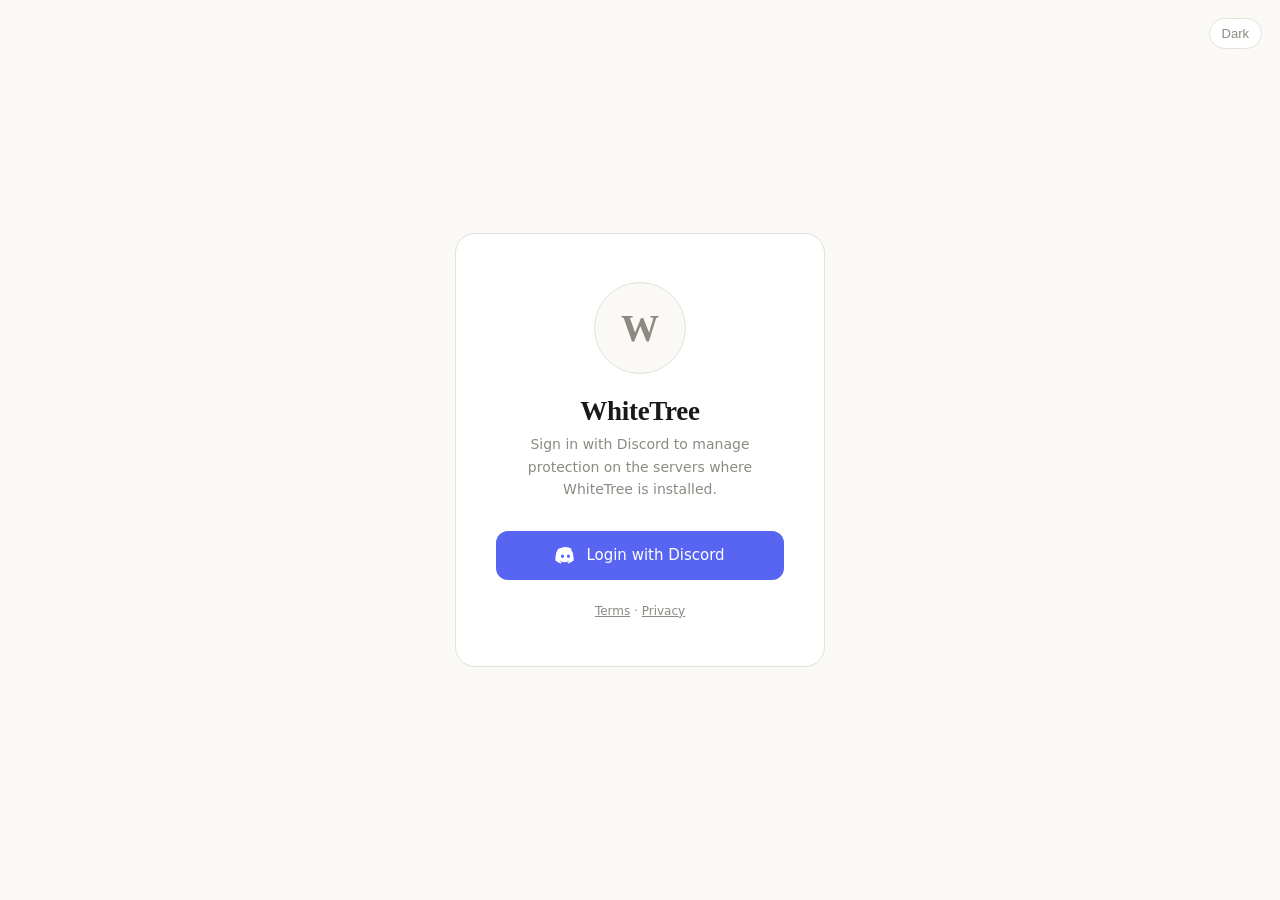
==== index.html @ b0c12e81 "Add files via upload" ====
<!DOCTYPE html>
<html lang="en">
<head>
<meta charset="UTF-8">
<meta name="viewport" content="width=device-width, initial-scale=1.0">
<title>WhiteTree — Sign in</title>
<style>
  :root{--ink:#191917;--faint:#8b8a83;--line:#e3e1da;--paper:#faf9f6;--card:#fff;
    --serif:ui-serif,Georgia,serif;--sans:ui-sans-serif,system-ui,sans-serif;}
  body.dark{--ink:#f3f2ee;--faint:#7c7b74;--line:#34332f;--paper:#0d0d0c;--card:#151513;}
  *{box-sizing:border-box;}
  body{margin:0;font-family:var(--sans);background:var(--paper);color:var(--ink);
    min-height:100vh;display:flex;align-items:center;justify-content:center;transition:background .2s,color .2s;}
  .card{background:var(--card);border:1px solid var(--line);border-radius:20px;
    padding:48px 40px;width:370px;text-align:center;}
  .logo{width:92px;height:92px;border-radius:50%;object-fit:cover;border:1px solid var(--line);
    margin:0 auto 22px;display:flex;align-items:center;justify-content:center;background:var(--paper);
    font-family:var(--serif);font-size:38px;font-weight:600;color:var(--faint);overflow:hidden;}
  .logo img{width:100%;height:100%;object-fit:cover;}
  h1{font-family:var(--serif);font-size:27px;font-weight:600;margin:0 0 6px;letter-spacing:-.01em;}
  p{color:var(--faint);font-size:14px;margin:0 0 30px;line-height:1.6;}
  .btn{display:flex;align-items:center;justify-content:center;gap:10px;width:100%;
    background:#5865F2;color:#fff;border:0;border-radius:12px;padding:14px;
    font-size:15px;font-weight:500;cursor:pointer;text-decoration:none;}
  .btn:hover{filter:brightness(1.05);}
  .btn svg{width:21px;height:21px;fill:currentColor;}
  .theme{position:fixed;top:18px;right:18px;font-size:13px;color:var(--faint);
    background:var(--card);border:1px solid var(--line);padding:7px 12px;border-radius:999px;cursor:pointer;}
  .foot{margin-top:24px;font-size:12px;color:var(--faint);}
  .foot a{color:var(--faint);}
</style>
</head>
<body>
<button class="theme" onclick="document.body.classList.toggle('dark');this.textContent=document.body.classList.contains('dark')?'Light':'Dark';">Dark</button>
<div class="card">
  <div class="logo"><img src="bot.png" alt="WhiteTree" onerror="this.replaceWith(document.createTextNode('W'))"></div>
  <h1>WhiteTree</h1>
  <p>Sign in with Discord to manage protection on the servers where WhiteTree is installed.</p>
  <a class="btn" id="loginBtn" href="https://YOUR-PANEL-DOMAIN/login">
    <svg viewBox="0 0 24 24"><path d="M20 4.4A19 19 0 0 0 15.3 3l-.2.5a14 14 0 0 1 4.2 1.3 12.7 12.7 0 0 0-15 0A14 14 0 0 1 8.6 3.5L8.4 3A19 19 0 0 0 3.7 4.4 19.7 19.7 0 0 0 .5 17.6 14 14 0 0 0 6.7 21l.9-1.3a9 9 0 0 1-2-1l.5-.4a9.4 9.4 0 0 0 9.6 0l.5.4a9 9 0 0 1-2 1L15 21a14 14 0 0 0 6.2-3.4 19.7 19.7 0 0 0-3.2-13.2zM8.6 14.9c-.9 0-1.7-.9-1.7-2s.7-2 1.7-2 1.7.9 1.7 2-.8 2-1.7 2zm6.8 0c-.9 0-1.7-.9-1.7-2s.7-2 1.7-2 1.7.9 1.7 2-.8 2-1.7 2z"/></svg>
    Login with Discord
  </a>
  <div class="foot"><a href="terms.html">Terms</a> · <a href="privacy.html">Privacy</a></div>
</div>
</body>
</html>
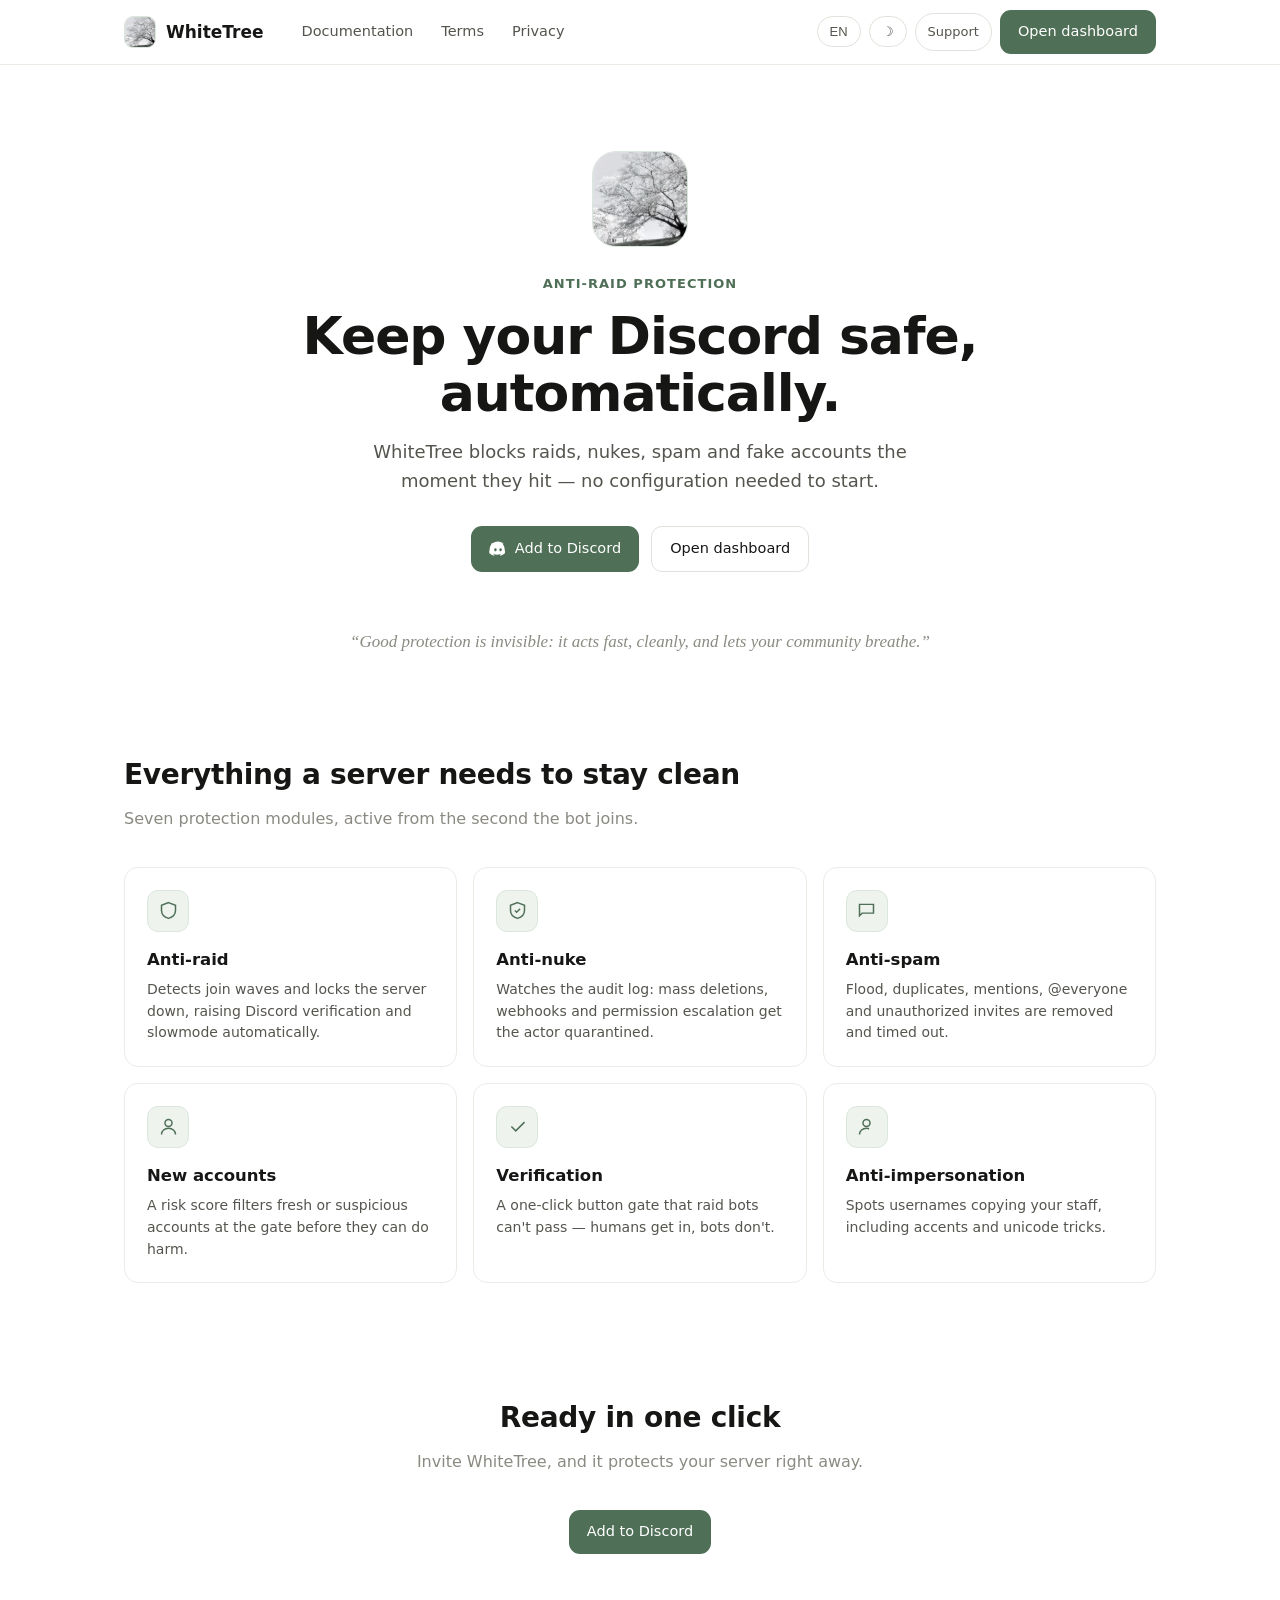
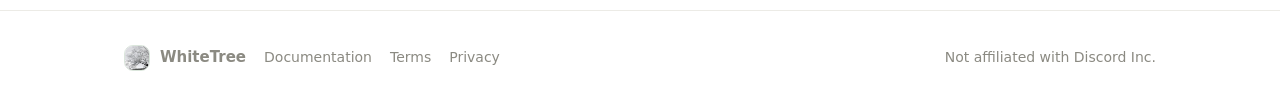
==== commit 5830026d: "Add files via upload" ====
--- a/index.html
+++ b/index.html
@@ -3,44 +3,75 @@
 <head>
 <meta charset="UTF-8">
 <meta name="viewport" content="width=device-width, initial-scale=1.0">
-<title>WhiteTree — Sign in</title>
-<style>
-  :root{--ink:#191917;--faint:#8b8a83;--line:#e3e1da;--paper:#faf9f6;--card:#fff;
-    --serif:ui-serif,Georgia,serif;--sans:ui-sans-serif,system-ui,sans-serif;}
-  body.dark{--ink:#f3f2ee;--faint:#7c7b74;--line:#34332f;--paper:#0d0d0c;--card:#151513;}
-  *{box-sizing:border-box;}
-  body{margin:0;font-family:var(--sans);background:var(--paper);color:var(--ink);
-    min-height:100vh;display:flex;align-items:center;justify-content:center;transition:background .2s,color .2s;}
-  .card{background:var(--card);border:1px solid var(--line);border-radius:20px;
-    padding:48px 40px;width:370px;text-align:center;}
-  .logo{width:92px;height:92px;border-radius:50%;object-fit:cover;border:1px solid var(--line);
-    margin:0 auto 22px;display:flex;align-items:center;justify-content:center;background:var(--paper);
-    font-family:var(--serif);font-size:38px;font-weight:600;color:var(--faint);overflow:hidden;}
-  .logo img{width:100%;height:100%;object-fit:cover;}
-  h1{font-family:var(--serif);font-size:27px;font-weight:600;margin:0 0 6px;letter-spacing:-.01em;}
-  p{color:var(--faint);font-size:14px;margin:0 0 30px;line-height:1.6;}
-  .btn{display:flex;align-items:center;justify-content:center;gap:10px;width:100%;
-    background:#5865F2;color:#fff;border:0;border-radius:12px;padding:14px;
-    font-size:15px;font-weight:500;cursor:pointer;text-decoration:none;}
-  .btn:hover{filter:brightness(1.05);}
-  .btn svg{width:21px;height:21px;fill:currentColor;}
-  .theme{position:fixed;top:18px;right:18px;font-size:13px;color:var(--faint);
-    background:var(--card);border:1px solid var(--line);padding:7px 12px;border-radius:999px;cursor:pointer;}
-  .foot{margin-top:24px;font-size:12px;color:var(--faint);}
-  .foot a{color:var(--faint);}
-</style>
+<title>WhiteTree — Discord protection</title>
+<link rel="stylesheet" href="site.css">
 </head>
 <body>
-<button class="theme" onclick="document.body.classList.toggle('dark');this.textContent=document.body.classList.contains('dark')?'Light':'Dark';">Dark</button>
-<div class="card">
-  <div class="logo"><img src="bot.png" alt="WhiteTree" onerror="this.replaceWith(document.createTextNode('W'))"></div>
-  <h1>WhiteTree</h1>
-  <p>Sign in with Discord to manage protection on the servers where WhiteTree is installed.</p>
-  <a class="btn" id="loginBtn" href="https://YOUR-PANEL-DOMAIN/login">
-    <svg viewBox="0 0 24 24"><path d="M20 4.4A19 19 0 0 0 15.3 3l-.2.5a14 14 0 0 1 4.2 1.3 12.7 12.7 0 0 0-15 0A14 14 0 0 1 8.6 3.5L8.4 3A19 19 0 0 0 3.7 4.4 19.7 19.7 0 0 0 .5 17.6 14 14 0 0 0 6.7 21l.9-1.3a9 9 0 0 1-2-1l.5-.4a9.4 9.4 0 0 0 9.6 0l.5.4a9 9 0 0 1-2 1L15 21a14 14 0 0 0 6.2-3.4 19.7 19.7 0 0 0-3.2-13.2zM8.6 14.9c-.9 0-1.7-.9-1.7-2s.7-2 1.7-2 1.7.9 1.7 2-.8 2-1.7 2zm6.8 0c-.9 0-1.7-.9-1.7-2s.7-2 1.7-2 1.7.9 1.7 2-.8 2-1.7 2z"/></svg>
-    Login with Discord
+<nav class="nav"><div class="container nav-in">
+  <a class="brand" href="index.html">
+    <span class="logo"><img src="bot.png" alt="" onerror="this.replaceWith(document.createTextNode('W'))"></span>
+    WhiteTree
   </a>
-  <div class="foot"><a href="terms.html">Terms</a> · <a href="privacy.html">Privacy</a></div>
-</div>
+  <div class="nav-links">
+    <a href="documentation.html" data-i18n="nav.docs">Documentation</a>
+    <a href="terms.html" data-i18n="nav.terms">Terms</a>
+    <a href="privacy.html" data-i18n="nav.privacy">Privacy</a>
+  </div>
+  <div class="nav-right">
+    <button class="pill langpill" onclick="toggleLang()">EN</button>
+    <button class="pill themepill" onclick="toggleTheme()">☽</button>
+    <a class="pill" data-support href="#" data-i18n="nav.support">Support</a>
+    <a class="btn" data-login href="#" data-i18n="cta.login">Open dashboard</a>
+  </div>
+</div></nav>
+
+<header class="hero"><div class="container">
+  <div class="logo-xl"><img src="bot.png" alt="WhiteTree" onerror="this.replaceWith(document.createTextNode('W'))"></div>
+  <div class="eyebrow" data-i18n="hero.eyebrow">Anti-raid protection</div>
+  <h1 data-i18n="hero.title">Keep your Discord safe, automatically.</h1>
+  <p class="lead" data-i18n="hero.lead">WhiteTree blocks raids, nukes, spam and fake accounts the moment they hit — no configuration needed to start.</p>
+  <div class="cta">
+    <a class="btn" data-invite href="#">
+      <svg viewBox="0 0 24 24"><path d="M20 4.4A19 19 0 0 0 15.3 3l-.2.5a14 14 0 0 1 4.2 1.3 12.7 12.7 0 0 0-15 0A14 14 0 0 1 8.6 3.5L8.4 3A19 19 0 0 0 3.7 4.4 19.7 19.7 0 0 0 .5 17.6 14 14 0 0 0 6.7 21l.9-1.3a9 9 0 0 1-2-1l.5-.4a9.4 9.4 0 0 0 9.6 0l.5.4a9 9 0 0 1-2 1L15 21a14 14 0 0 0 6.2-3.4 19.7 19.7 0 0 0-3.2-13.2zM8.6 14.9c-.9 0-1.7-.9-1.7-2s.7-2 1.7-2 1.7.9 1.7 2-.8 2-1.7 2zm6.8 0c-.9 0-1.7-.9-1.7-2s.7-2 1.7-2 1.7.9 1.7 2-.8 2-1.7 2z"/></svg>
+      <span data-i18n="cta.invite">Add to Discord</span>
+    </a>
+    <a class="btn ghost" data-login href="#" data-i18n="cta.login">Open dashboard</a>
+  </div>
+  <p class="quote" data-i18n="hero.quote">“Good protection is invisible: it acts fast, cleanly, and lets your community breathe.”</p>
+</div></header>
+
+<section class="section"><div class="container">
+  <h2 data-i18n="feat.title">Everything a server needs to stay clean</h2>
+  <p class="sub" data-i18n="feat.sub">Seven protection modules, active from the second the bot joins.</p>
+  <div class="grid">
+    <div class="feat"><div class="ic"><svg viewBox="0 0 24 24"><path d="M12 3l8 3v6c0 4.5-3 7.5-8 9-5-1.5-8-4.5-8-9V6z"/></svg></div>
+      <h3 data-i18n="f1.t">Anti-raid</h3><p data-i18n="f1.d"></p></div>
+    <div class="feat"><div class="ic"><svg viewBox="0 0 24 24"><path d="M12 3l8 3v6c0 4.5-3 7.5-8 9-5-1.5-8-4.5-8-9V6z M9 12l2 2 4-4"/></svg></div>
+      <h3 data-i18n="f2.t">Anti-nuke</h3><p data-i18n="f2.d"></p></div>
+    <div class="feat"><div class="ic"><svg viewBox="0 0 24 24"><path d="M4 5h16v10H7l-3 3z"/></svg></div>
+      <h3 data-i18n="f3.t">Anti-spam</h3><p data-i18n="f3.d"></p></div>
+    <div class="feat"><div class="ic"><svg viewBox="0 0 24 24"><circle cx="12" cy="8" r="4"/><path d="M4 21c0-4 3.5-7 8-7s8 3 8 7"/></svg></div>
+      <h3 data-i18n="f4.t">New accounts</h3><p data-i18n="f4.d"></p></div>
+    <div class="feat"><div class="ic"><svg viewBox="0 0 24 24"><path d="M5 12l5 5L20 7"/></svg></div>
+      <h3 data-i18n="f5.t">Verification</h3><p data-i18n="f5.d"></p></div>
+    <div class="feat"><div class="ic"><svg viewBox="0 0 24 24"><circle cx="12" cy="8" r="4"/><path d="M4 21c0-4 3.5-7 8-7 1 0 2 .2 3 .5"/></svg></div>
+      <h3 data-i18n="f6.t">Anti-impersonation</h3><p data-i18n="f6.d"></p></div>
+  </div>
+</div></section>
+
+<section class="section" style="text-align:center"><div class="container">
+  <h2 data-i18n="cta2.title">Ready in one click</h2>
+  <p class="sub" data-i18n="cta2.sub">Invite WhiteTree, and it protects your server right away.</p>
+  <a class="btn" data-invite href="#" style="margin:0 auto"><span data-i18n="cta.invite">Add to Discord</span></a>
+</div></section>
+
+<footer><div class="container foot-in">
+  <a class="brand" href="index.html" style="font-size:15px"><span class="logo" style="width:26px;height:26px"><img src="bot.png" onerror="this.replaceWith(document.createTextNode('W'))"></span>WhiteTree</a>
+  <a href="documentation.html" data-i18n="nav.docs">Documentation</a>
+  <a href="terms.html" data-i18n="nav.terms">Terms</a>
+  <a href="privacy.html" data-i18n="nav.privacy">Privacy</a>
+  <span class="sep" data-i18n="foot.made">Not affiliated with Discord Inc.</span>
+</div></footer>
+<script src="site.js"></script>
 </body>
 </html>
--- a/site.css
+++ b/site.css
@@ -0,0 +1,91 @@
+:root{
+  --ink:#161615; --soft:#55544e; --faint:#8b8a82; --line:#ecebe6; --line2:#e2e1db;
+  --bg:#ffffff; --bg2:#faf9f6; --card:#ffffff;
+  --sage:#4f6f57; --sage-2:#5f8168; --sage-bg:#eef3ee; --sage-line:#dbe6dc;
+  --radius:14px; --serif:"Iowan Old Style",Georgia,ui-serif,serif;
+  --sans:ui-sans-serif,system-ui,-apple-system,"Segoe UI",Roboto,sans-serif;
+}
+body.dark{
+  --ink:#f3f2ee; --soft:#b8b6ae; --faint:#83817a; --line:#26261f; --line2:#33332b;
+  --bg:#0d0d0c; --bg2:#111110; --card:#161614;
+  --sage:#a9c3ae; --sage-2:#bcd0bf; --sage-bg:#1a201a; --sage-line:#2a332b;
+}
+*{box-sizing:border-box;}
+html{scroll-behavior:smooth;}
+body{margin:0;font-family:var(--sans);color:var(--ink);background:var(--bg);
+  line-height:1.65;font-size:16px;-webkit-font-smoothing:antialiased;transition:background .25s,color .25s;}
+a{color:inherit;text-decoration:none;}
+.container{max-width:1080px;margin:0 auto;padding:0 24px;}
+.nav{position:sticky;top:0;z-index:20;background:color-mix(in srgb,var(--bg) 88%,transparent);
+  backdrop-filter:saturate(1.4) blur(10px);border-bottom:1px solid var(--line);}
+.nav-in{display:flex;align-items:center;gap:8px;height:64px;}
+.brand{display:flex;align-items:center;gap:10px;font-weight:600;font-size:17px;}
+.brand .logo{width:32px;height:32px;border-radius:9px;object-fit:cover;background:var(--sage-bg);
+  border:1px solid var(--sage-line);display:flex;align-items:center;justify-content:center;
+  font-family:var(--serif);color:var(--sage);font-weight:700;overflow:hidden;}
+.brand .logo img{width:100%;height:100%;object-fit:cover;}
+.nav-links{display:flex;gap:4px;margin-left:18px;}
+.nav-links a{color:var(--soft);font-size:14.5px;padding:8px 12px;border-radius:9px;}
+.nav-links a:hover{background:var(--bg2);color:var(--ink);}
+.nav-right{margin-left:auto;display:flex;align-items:center;gap:8px;}
+.pill{font-size:13px;color:var(--soft);background:var(--card);border:1px solid var(--line2);
+  padding:7px 12px;border-radius:999px;cursor:pointer;}
+.pill:hover{color:var(--ink);}
+.btn{display:inline-flex;align-items:center;gap:8px;background:var(--sage);color:#fff;
+  border:0;border-radius:11px;padding:10px 18px;font-size:14.5px;font-weight:500;cursor:pointer;}
+body.dark .btn{color:#0d0d0c;}
+.btn:hover{filter:brightness(1.05);}
+.btn.ghost{background:transparent;color:var(--ink);border:1px solid var(--line2);}
+.btn.ghost:hover{background:var(--bg2);}
+.btn svg{width:18px;height:18px;fill:currentColor;}
+.hero{text-align:center;padding:86px 0 40px;}
+.hero .logo-xl{width:96px;height:96px;border-radius:24px;margin:0 auto 26px;background:var(--sage-bg);
+  border:1px solid var(--sage-line);display:flex;align-items:center;justify-content:center;
+  font-family:var(--serif);font-size:44px;color:var(--sage);font-weight:700;overflow:hidden;}
+.hero .logo-xl img{width:100%;height:100%;object-fit:cover;}
+.eyebrow{color:var(--sage);font-size:13px;font-weight:600;letter-spacing:.08em;text-transform:uppercase;margin-bottom:14px;}
+.hero h1{font-size:clamp(34px,5vw,52px);line-height:1.08;margin:0 0 16px;letter-spacing:-.02em;font-weight:700;}
+.hero p.lead{font-size:18px;color:var(--soft);max-width:560px;margin:0 auto 30px;}
+.hero .cta{display:flex;gap:12px;justify-content:center;flex-wrap:wrap;}
+.quote{max-width:620px;margin:56px auto 0;font-family:var(--serif);font-style:italic;
+  color:var(--faint);font-size:17px;}
+.section{padding:56px 0;}
+.section h2{font-size:28px;letter-spacing:-.01em;margin:0 0 8px;}
+.section .sub{color:var(--faint);margin:0 0 34px;}
+.grid{display:grid;grid-template-columns:repeat(3,1fr);gap:16px;}
+.feat{background:var(--card);border:1px solid var(--line);border-radius:var(--radius);padding:22px 22px;}
+.feat .ic{width:42px;height:42px;border-radius:11px;background:var(--sage-bg);border:1px solid var(--sage-line);
+  display:flex;align-items:center;justify-content:center;margin-bottom:14px;}
+.feat .ic svg{width:21px;height:21px;stroke:var(--sage);fill:none;stroke-width:1.7;}
+.feat h3{font-size:16.5px;margin:0 0 6px;}
+.feat p{font-size:14px;color:var(--soft);margin:0;line-height:1.55;}
+.page{padding:44px 0 90px;}
+.page .side{position:sticky;top:88px;align-self:start;}
+.layout{display:grid;grid-template-columns:220px 1fr;gap:48px;}
+.toc{font-size:14px;display:flex;flex-direction:column;gap:2px;}
+.toc a{color:var(--soft);padding:6px 10px;border-radius:8px;border-left:2px solid transparent;}
+.toc a:hover{color:var(--ink);background:var(--bg2);}
+.prose h1{font-size:34px;letter-spacing:-.02em;margin:0 0 6px;}
+.prose .updated{color:var(--faint);font-size:14px;margin-bottom:36px;}
+.prose h2{font-size:21px;margin:38px 0 10px;scroll-margin-top:88px;}
+.prose h3{font-size:16.5px;margin:26px 0 8px;}
+.prose p,.prose li{color:#2c2b28;}
+body.dark .prose p,body.dark .prose li{color:#cbcac3;}
+.prose ul{padding-left:22px;} .prose li{margin:6px 0;}
+.prose code{font-family:ui-monospace,SFMono-Regular,Menlo,monospace;font-size:13.5px;
+  background:var(--bg2);border:1px solid var(--line);border-radius:6px;padding:2px 6px;}
+.prose .cmd{background:var(--card);border:1px solid var(--line);border-radius:12px;overflow:hidden;margin:16px 0;}
+.prose .cmd .row{display:flex;gap:12px;padding:12px 16px;border-bottom:1px solid var(--line);font-size:14px;align-items:baseline;}
+.prose .cmd .row:last-child{border-bottom:0;}
+.prose .cmd .row code{white-space:nowrap;}
+.prose .cmd .row span{color:var(--soft);}
+.callout{background:var(--sage-bg);border:1px solid var(--sage-line);border-radius:12px;padding:16px 18px;
+  font-size:14.5px;color:var(--sage-2);margin:18px 0;}
+footer{border-top:1px solid var(--line);padding:34px 0;color:var(--faint);font-size:14px;}
+.foot-in{display:flex;align-items:center;gap:18px;flex-wrap:wrap;}
+.foot-in a{color:var(--faint);}.foot-in a:hover{color:var(--ink);}
+.foot-in .sep{margin-left:auto;}
+@media(max-width:820px){
+  .nav-links{display:none;} .layout{grid-template-columns:1fr;} .page .side{display:none;}
+  .grid{grid-template-columns:1fr;}
+}
